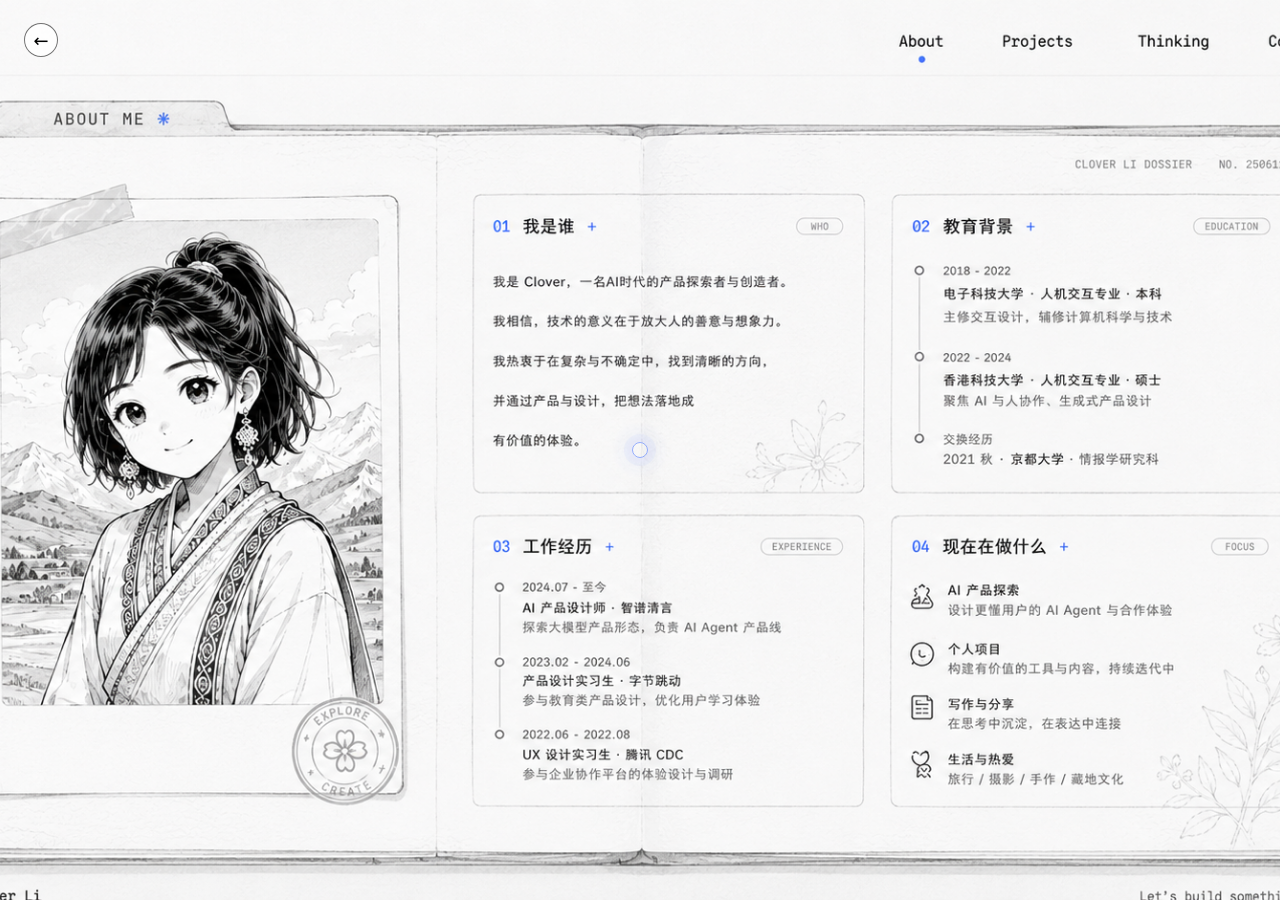
==== about.html @ 6d191d96 "chore: add initial personal site visual prototype" ====
<!doctype html>
<html lang="zh-CN">
  <head>
    <meta charset="UTF-8" />
    <meta name="viewport" content="width=device-width, initial-scale=1" />
    <title>About Me — Clover</title>
    <link rel="stylesheet" href="styles.css" />
  </head>
  <body class="about-page">
    <main class="about-shell" aria-label="Clover About Me visual prototype">
      <img class="reference-page" src="assets/about-reference.png" alt="Clover About Me 档案页视觉参考" />
      <div class="reference-tint" aria-hidden="true"></div>
      <button class="back-button" type="button" aria-label="返回首页">←</button>
      <div class="cursor-orb" aria-hidden="true"></div>
    </main>
    <script src="app.js"></script>
  </body>
</html>
---- styles.css ----
:root {
  --ink: #121315;
  --paper: #f7f7f4;
  --blue: #648cff;
  --violet: #b99cff;
}

* { box-sizing: border-box; }
html { scroll-behavior: smooth; background: var(--paper); }
body { margin: 0; background: var(--paper); color: var(--ink); font-family: Inter, ui-sans-serif, system-ui, sans-serif; }
button, a { font: inherit; }

.prototype-shell, .about-shell { position: relative; width: 100%; overflow: hidden; }
.prototype-shell { min-height: 260vh; }
.about-shell { min-height: 100vh; }
.reference-page { display: block; width: 100%; height: auto; user-select: none; pointer-events: none; }
.reference-tint { position: absolute; inset: 0; pointer-events: none; background: radial-gradient(circle at 58% 20%, rgba(168, 151, 255, .07), transparent 32%), linear-gradient(180deg, transparent 45%, rgba(255,255,255,.05)); mix-blend-mode: screen; }

.hello-orb { position: fixed; z-index: 4; left: 21vw; top: 9vh; width: min(32vw, 510px); aspect-ratio: 2.45; border-radius: 48% 52% 46% 54%; pointer-events: none; opacity: .18; filter: blur(.2px); background: linear-gradient(120deg, rgba(112, 170, 255, .55), rgba(213, 166, 255, .48), rgba(176, 239, 255, .42)); box-shadow: inset 18px 14px 28px rgba(255,255,255,.65), inset -20px -16px 35px rgba(102,124,255,.16), 0 24px 80px rgba(122, 144, 255, .16); transform: translate3d(var(--orb-x, 0px), var(--orb-y, 0px), 0) rotate(var(--orb-r, 0deg)) scale(var(--orb-s, 1)); transition: transform 180ms cubic-bezier(.22,1,.36,1); }
.hello-orb span { position: absolute; inset: 0; display: grid; place-items: center; font-size: clamp(3rem, 8vw, 9rem); font-weight: 700; letter-spacing: -.09em; color: rgba(255,255,255,.76); text-shadow: 0 2px 18px rgba(89,120,255,.34); }
.cursor-orb { position: fixed; z-index: 8; width: 16px; height: 16px; border: 1px solid rgba(80, 120, 255, .72); border-radius: 50%; pointer-events: none; transform: translate(-50%, -50%); opacity: .82; box-shadow: 0 0 0 8px rgba(120, 146, 255, .08), 0 0 24px rgba(90, 125, 255, .4); }
.hotspot, .back-button, .mode-toggle { cursor: pointer; }
.hotspot { position: absolute; z-index: 6; border: 0; background: transparent; }
.hotspot-about { left: 65%; top: 1.1%; width: 8%; height: 3%; }
.hotspot-projects { left: 72%; top: 1.1%; width: 9%; height: 3%; }
.hotspot-thinking { left: 81%; top: 1.1%; width: 9%; height: 3%; }
.hotspot-contact { left: 90%; top: 1.1%; width: 8%; height: 3%; }
.mode-toggle { position: fixed; z-index: 9; top: 24px; right: 24px; width: 34px; height: 34px; border: 1px solid rgba(20,20,20,.65); border-radius: 50%; background: rgba(255,255,255,.66); }
.scroll-cue { position: fixed; z-index: 5; left: 4vw; bottom: 28px; font: 11px/1.2 ui-monospace, SFMono-Regular, monospace; letter-spacing: .14em; }
.anchor-layer { position: absolute; left: 0; right: 0; top: 29%; height: 43%; pointer-events: none; }
.anchor-thinking { top: 72%; }
.anchor-contact { top: 91%; height: 8%; }
.fireworks { position: absolute; right: 16%; top: 10%; width: 190px; height: 160px; opacity: 0; transition: opacity 400ms ease; }
.fireworks::before, .fireworks::after { content: "✦  ·  ✧  ·  ✦"; position: absolute; inset: 0; color: #b990ff; font-size: 26px; letter-spacing: 18px; animation: burst 1.8s ease-out infinite; }
.fireworks::after { color: #ffba75; transform: translate(35px, 24px) scale(.7); animation-delay: .35s; }
.contact-active .fireworks { opacity: .9; }
@keyframes burst { 0%, 100% { transform: scale(.55); opacity: .15; } 50% { transform: scale(1.3); opacity: .95; } }

.about-page .reference-page { min-height: 100vh; object-fit: cover; object-position: center; }
.back-button { position: fixed; z-index: 9; top: 23px; left: 24px; width: 34px; height: 34px; border: 1px solid rgba(20,20,20,.6); border-radius: 50%; background: rgba(255,255,255,.72); font-size: 18px; }
.night { filter: invert(.92) hue-rotate(175deg) saturate(.72); background: #121525; }
.night .reference-tint { mix-blend-mode: multiply; opacity: .22; }

@media (max-width: 720px) {
  .prototype-shell { min-height: 180vh; }
  .hello-orb { left: 12vw; top: 12vh; width: 60vw; opacity: .13; }
  .hello-orb span { font-size: 3.4rem; }
  .hotspot { display: none; }
  .mode-toggle { top: 14px; right: 14px; }
  .scroll-cue { bottom: 16px; left: 16px; }
  .about-page .reference-page { min-height: 100vh; object-fit: contain; }
}
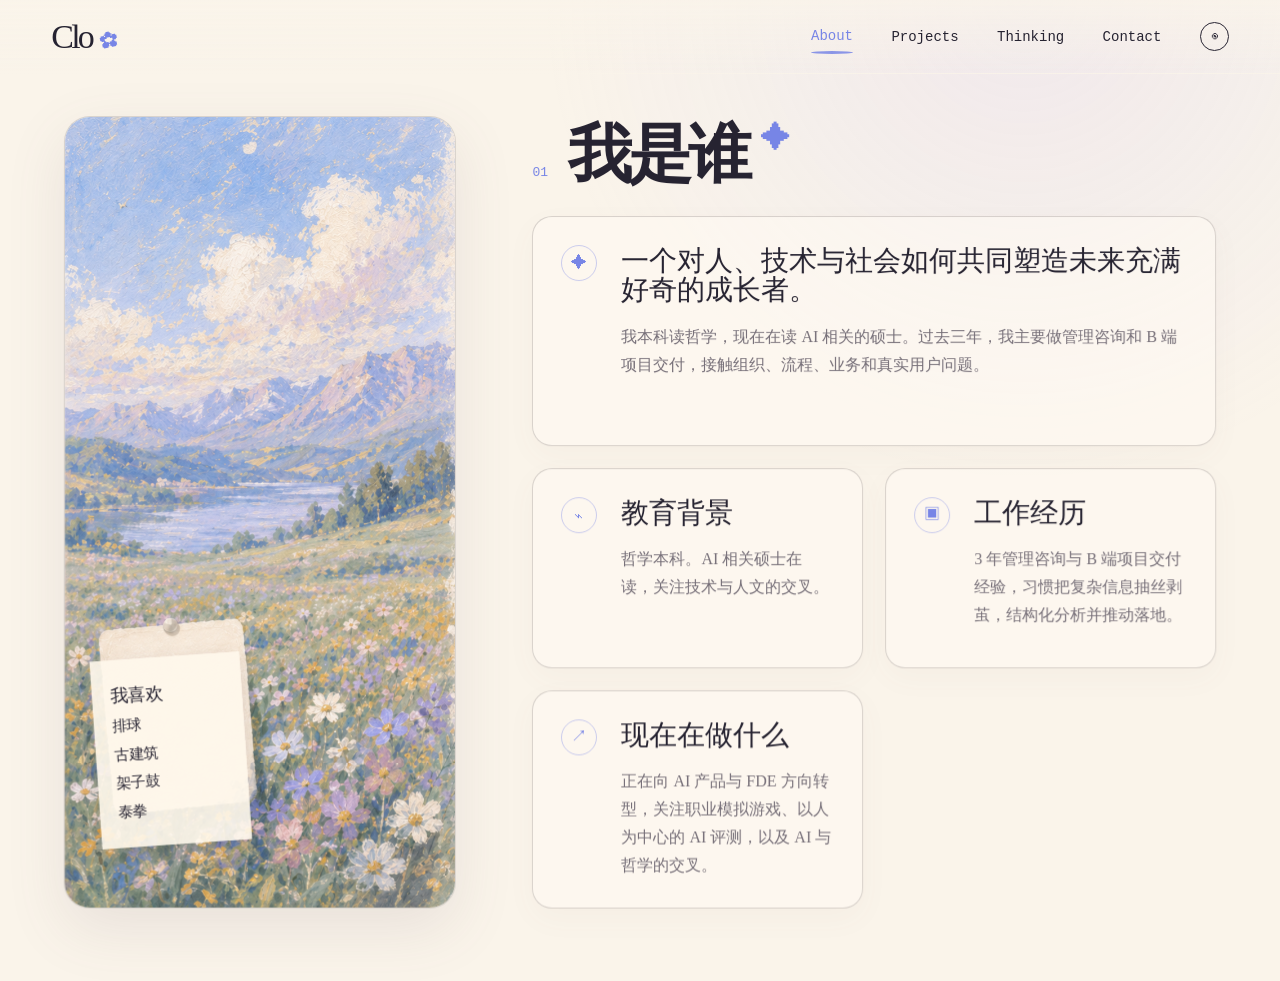
==== commit 498ff2b9: "feat: rebuild personal site as four DOM pages" ====
--- a/about.html
+++ b/about.html
@@ -3,15 +3,47 @@
   <head>
     <meta charset="UTF-8" />
     <meta name="viewport" content="width=device-width, initial-scale=1" />
-    <title>About Me — Clover</title>
+    <title>About — Clo</title>
     <link rel="stylesheet" href="styles.css" />
   </head>
-  <body class="about-page">
-    <main class="about-shell" aria-label="Clover About Me visual prototype">
-      <img class="reference-page" src="assets/about-reference.png" alt="Clover About Me 档案页视觉参考" />
-      <div class="reference-tint" aria-hidden="true"></div>
-      <button class="back-button" type="button" aria-label="返回首页">←</button>
-      <div class="cursor-orb" aria-hidden="true"></div>
+  <body class="site-page page-about" data-page="about">
+    <header class="site-header">
+      <a class="brand" href="index.html" aria-label="Clo home">Clo <span>✿</span></a>
+      <nav class="site-nav" aria-label="主导航">
+        <a class="is-active" href="about.html">About</a>
+        <a href="projects.html">Projects</a>
+        <a href="projects.html#thinking">Thinking</a>
+        <a href="contact.html">Contact</a>
+        <button class="theme-button" type="button" aria-label="切换夜猫子模式">◉</button>
+      </nav>
+    </header>
+    <main class="page-main surface-section" data-ripple-area>
+      <div class="ripple-layer" aria-hidden="true"></div>
+      <section class="about-layout" aria-labelledby="about-title">
+        <aside class="about-art-frame">
+          <img src="assets/about-landscape.png" alt="水彩高原湖泊与花海" />
+          <div class="paper-note">我喜欢<br /><span>排球</span><br /><span>古建筑</span><br /><span>架子鼓</span><br /><span>泰拳</span></div>
+        </aside>
+        <div class="about-dossier">
+          <div class="page-heading"><span class="section-index">01</span><h1 id="about-title">我是谁 <i>✦</i></h1></div>
+          <article class="info-card card-wide">
+            <div class="card-icon">✦</div>
+            <div><h2>一个对人、技术与社会如何共同塑造未来充满好奇的成长者。</h2><p>我本科读哲学，现在在读 AI 相关的硕士。过去三年，我主要做管理咨询和 B 端项目交付，接触组织、流程、业务和真实用户问题。</p></div>
+          </article>
+          <article class="info-card">
+            <div class="card-icon">⌁</div>
+            <div><h2>教育背景</h2><p>哲学本科。AI 相关硕士在读，关注技术与人文的交叉。</p></div>
+          </article>
+          <article class="info-card">
+            <div class="card-icon">▣</div>
+            <div><h2>工作经历</h2><p>3 年管理咨询与 B 端项目交付经验，习惯把复杂信息抽丝剥茧，结构化分析并推动落地。</p></div>
+          </article>
+          <article class="info-card">
+            <div class="card-icon">↗</div>
+            <div><h2>现在在做什么</h2><p>正在向 AI 产品与 FDE 方向转型，关注职业模拟游戏、以人为中心的 AI 评测，以及 AI 与哲学的交叉。</p></div>
+          </article>
+        </div>
+      </section>
     </main>
     <script src="app.js"></script>
   </body>
--- a/styles.css
+++ b/styles.css
@@ -1,52 +1,135 @@
 :root {
-  --ink: #121315;
-  --paper: #f7f7f4;
-  --blue: #648cff;
-  --violet: #b99cff;
+  --paper: #faf4ea;
+  --paper-2: #fffaf2;
+  --ink: #262331;
+  --muted: #766f78;
+  --blue: #7785e6;
+  --lavender: #b8a5ed;
+  --yellow: #edc77d;
+  --line: rgba(82, 72, 76, .22);
+  --shadow: 0 20px 60px rgba(104, 92, 104, .12);
 }
 
 * { box-sizing: border-box; }
-html { scroll-behavior: smooth; background: var(--paper); }
-body { margin: 0; background: var(--paper); color: var(--ink); font-family: Inter, ui-sans-serif, system-ui, sans-serif; }
+html { background: var(--paper); scroll-behavior: smooth; }
+body { margin: 0; min-width: 320px; color: var(--ink); background: var(--paper); font-family: Georgia, 'Times New Roman', serif; }
+body.night { --paper: #222435; --paper-2: #2b2d40; --ink: #f7efe3; --muted: #c7bfd0; --line: rgba(255,255,255,.22); }
 button, a { font: inherit; }
+a { color: inherit; }
+button { color: inherit; }
 
-.prototype-shell, .about-shell { position: relative; width: 100%; overflow: hidden; }
-.prototype-shell { min-height: 260vh; }
-.about-shell { min-height: 100vh; }
-.reference-page { display: block; width: 100%; height: auto; user-select: none; pointer-events: none; }
-.reference-tint { position: absolute; inset: 0; pointer-events: none; background: radial-gradient(circle at 58% 20%, rgba(168, 151, 255, .07), transparent 32%), linear-gradient(180deg, transparent 45%, rgba(255,255,255,.05)); mix-blend-mode: screen; }
+.site-page { min-height: 100svh; overflow-x: hidden; background: var(--paper); transition: background-color 450ms ease, color 450ms ease; }
+.site-header { position: fixed; z-index: 20; top: 0; left: 0; right: 0; display: flex; align-items: center; justify-content: space-between; padding: 22px 4vw; border-bottom: 1px solid transparent; background: linear-gradient(180deg, rgba(250,244,234,.8), rgba(250,244,234,0)); pointer-events: none; }
+.site-header > * { pointer-events: auto; }
+.brand { font-family: 'Snell Roundhand', 'Bradley Hand', cursive; font-size: 34px; line-height: .8; text-decoration: none; letter-spacing: -.08em; }
+.brand span { display: inline-block; margin-left: 3px; font-family: Georgia, serif; font-size: 18px; color: var(--blue); transform: rotate(-12deg); }
+.site-nav { display: flex; align-items: center; gap: clamp(18px, 3vw, 52px); font-family: ui-monospace, SFMono-Regular, Menlo, monospace; font-size: 14px; }
+.site-nav a { position: relative; text-decoration: none; transition: color 180ms ease, transform 180ms ease; }
+.site-nav a::after { content: ''; position: absolute; right: 0; bottom: -10px; left: 0; height: 3px; border-radius: 50%; background: var(--blue); opacity: 0; transform: scaleX(.25); transition: opacity 180ms ease, transform 180ms ease; }
+.site-nav a:hover, .site-nav a.is-active { color: var(--blue); transform: translateY(-1px); }
+.site-nav a.is-active::after, .site-nav a:hover::after { opacity: .85; transform: scaleX(1); }
+.theme-button { display: grid; place-items: center; width: 29px; height: 29px; border: 1px solid currentColor; border-radius: 50%; background: transparent; cursor: pointer; transition: transform 180ms ease, color 180ms ease; }
+.theme-button:hover { color: var(--blue); transform: rotate(28deg); }
 
-.hello-orb { position: fixed; z-index: 4; left: 21vw; top: 9vh; width: min(32vw, 510px); aspect-ratio: 2.45; border-radius: 48% 52% 46% 54%; pointer-events: none; opacity: .18; filter: blur(.2px); background: linear-gradient(120deg, rgba(112, 170, 255, .55), rgba(213, 166, 255, .48), rgba(176, 239, 255, .42)); box-shadow: inset 18px 14px 28px rgba(255,255,255,.65), inset -20px -16px 35px rgba(102,124,255,.16), 0 24px 80px rgba(122, 144, 255, .16); transform: translate3d(var(--orb-x, 0px), var(--orb-y, 0px), 0) rotate(var(--orb-r, 0deg)) scale(var(--orb-s, 1)); transition: transform 180ms cubic-bezier(.22,1,.36,1); }
-.hello-orb span { position: absolute; inset: 0; display: grid; place-items: center; font-size: clamp(3rem, 8vw, 9rem); font-weight: 700; letter-spacing: -.09em; color: rgba(255,255,255,.76); text-shadow: 0 2px 18px rgba(89,120,255,.34); }
-.cursor-orb { position: fixed; z-index: 8; width: 16px; height: 16px; border: 1px solid rgba(80, 120, 255, .72); border-radius: 50%; pointer-events: none; transform: translate(-50%, -50%); opacity: .82; box-shadow: 0 0 0 8px rgba(120, 146, 255, .08), 0 0 24px rgba(90, 125, 255, .4); }
-.hotspot, .back-button, .mode-toggle { cursor: pointer; }
-.hotspot { position: absolute; z-index: 6; border: 0; background: transparent; }
-.hotspot-about { left: 65%; top: 1.1%; width: 8%; height: 3%; }
-.hotspot-projects { left: 72%; top: 1.1%; width: 9%; height: 3%; }
-.hotspot-thinking { left: 81%; top: 1.1%; width: 9%; height: 3%; }
-.hotspot-contact { left: 90%; top: 1.1%; width: 8%; height: 3%; }
-.mode-toggle { position: fixed; z-index: 9; top: 24px; right: 24px; width: 34px; height: 34px; border: 1px solid rgba(20,20,20,.65); border-radius: 50%; background: rgba(255,255,255,.66); }
-.scroll-cue { position: fixed; z-index: 5; left: 4vw; bottom: 28px; font: 11px/1.2 ui-monospace, SFMono-Regular, monospace; letter-spacing: .14em; }
-.anchor-layer { position: absolute; left: 0; right: 0; top: 29%; height: 43%; pointer-events: none; }
-.anchor-thinking { top: 72%; }
-.anchor-contact { top: 91%; height: 8%; }
-.fireworks { position: absolute; right: 16%; top: 10%; width: 190px; height: 160px; opacity: 0; transition: opacity 400ms ease; }
-.fireworks::before, .fireworks::after { content: "✦  ·  ✧  ·  ✦"; position: absolute; inset: 0; color: #b990ff; font-size: 26px; letter-spacing: 18px; animation: burst 1.8s ease-out infinite; }
-.fireworks::after { color: #ffba75; transform: translate(35px, 24px) scale(.7); animation-delay: .35s; }
-.contact-active .fireworks { opacity: .9; }
-@keyframes burst { 0%, 100% { transform: scale(.55); opacity: .15; } 50% { transform: scale(1.3); opacity: .95; } }
+.surface-section { --section-bend: 0deg; transform: perspective(1700px) rotateX(var(--section-bend)); transform-origin: center top; will-change: transform; }
+.hero-section { position: relative; min-height: 100svh; overflow: hidden; background: var(--paper); isolation: isolate; }
+.watercolor-wash { position: absolute; z-index: -2; inset: 0; background: radial-gradient(ellipse at 38% 18%, rgba(255,238,199,.72), transparent 28%), radial-gradient(ellipse at 70% 34%, rgba(188,176,244,.38), transparent 32%), linear-gradient(180deg, #c4ddf0 0%, #e8e5ec 54%, #d8d9c0 100%); mix-blend-mode: multiply; }
+.hero-watercolor { position: absolute; z-index: -1; inset: 0; width: 100%; height: 100%; object-fit: cover; object-position: center bottom; opacity: .94; }
+.hero-section::after { content: ''; position: absolute; z-index: -1; inset: 0; background: linear-gradient(180deg, rgba(255,255,255,.03) 0 65%, rgba(250,244,234,.28)); pointer-events: none; }
+.fluid-hello { position: absolute; z-index: 2; top: 13vh; left: 12vw; width: min(57vw, 850px); pointer-events: none; transform: translate3d(var(--fluid-x,0px),var(--fluid-y,0px),0) rotate(var(--fluid-rotate,0deg)) scale(var(--fluid-scale,1)); transform-origin: center; transition: transform 180ms cubic-bezier(.22,1,.36,1); }
+.fluid-hello-svg { display: block; width: 100%; overflow: visible; }
+.fluid-text { fill: url(#fluid-fill); font-family: 'Snell Roundhand', 'Bradley Hand', 'Segoe Print', cursive; font-size: 218px; font-weight: 700; letter-spacing: -16px; opacity: .84; paint-order: stroke; stroke: rgba(255,255,255,.28); stroke-width: 3px; }
+.fluid-shadow { opacity: .28; filter: blur(14px); }
+.hero-copy { position: absolute; z-index: 4; left: 7vw; bottom: 17vh; display: grid; font-family: 'Snell Roundhand', 'Bradley Hand', cursive; font-size: clamp(3.6rem, 7.2vw, 8.5rem); line-height: .82; letter-spacing: -.08em; }
+.hero-copy span:last-child { margin-left: .03em; }
+.scroll-marker { position: absolute; z-index: 5; left: 7vw; bottom: 26px; border: 0; background: transparent; font-family: ui-monospace, SFMono-Regular, monospace; font-size: 11px; letter-spacing: .12em; cursor: pointer; opacity: .72; }
+.scroll-marker:hover { color: var(--blue); opacity: 1; }
 
-.about-page .reference-page { min-height: 100vh; object-fit: cover; object-position: center; }
-.back-button { position: fixed; z-index: 9; top: 23px; left: 24px; width: 34px; height: 34px; border: 1px solid rgba(20,20,20,.6); border-radius: 50%; background: rgba(255,255,255,.72); font-size: 18px; }
-.night { filter: invert(.92) hue-rotate(175deg) saturate(.72); background: #121525; }
-.night .reference-tint { mix-blend-mode: multiply; opacity: .22; }
+.page-main { position: relative; min-height: 100svh; padding: 116px 5vw 72px; background: radial-gradient(circle at 80% 0%, rgba(188,176,244,.16), transparent 34%), var(--paper); }
+.about-layout { display: grid; grid-template-columns: minmax(300px, 34%) 1fr; gap: clamp(34px, 6vw, 100px); width: min(1380px, 100%); min-height: calc(100svh - 188px); margin: 0 auto; align-items: stretch; }
+.about-art-frame { position: relative; min-height: 650px; overflow: hidden; border: 1px solid var(--line); border-radius: 26px; background: var(--paper-2); box-shadow: var(--shadow); }
+.about-art-frame img { width: 100%; height: 100%; min-height: 650px; object-fit: cover; object-position: left center; display: block; }
+.paper-note { position: absolute; left: 8%; bottom: 8%; width: 150px; padding: 22px 18px; background: rgba(255,249,237,.9); box-shadow: 0 8px 20px rgba(80,65,68,.16); font-size: 18px; line-height: 1.6; transform: rotate(-4deg); }
+.paper-note span { font-size: 15px; }
+.about-dossier { display: grid; grid-template-columns: 1fr 1fr; gap: 22px; align-content: start; }
+.page-heading { grid-column: 1 / -1; display: flex; align-items: baseline; gap: 20px; margin: 10px 0 10px; }
+.section-index { color: var(--blue); font-family: ui-monospace, SFMono-Regular, monospace; font-size: 13px; }
+.page-heading h1, .projects-intro h1 { margin: 0; font-size: clamp(3rem, 5vw, 6rem); line-height: .9; letter-spacing: -.06em; }
+h1 i, h2 i { color: var(--blue); font-style: normal; font-size: .45em; vertical-align: top; }
+.info-card { position: relative; display: grid; grid-template-columns: 44px 1fr; gap: 16px; min-height: 200px; padding: 28px; border: 1px solid var(--line); border-radius: 20px; background: rgba(255,250,243,.58); box-shadow: 0 10px 30px rgba(120,100,100,.04); transition: transform 240ms ease, box-shadow 240ms ease, background-color 240ms ease; }
+.info-card:hover { transform: translateY(-5px); background: rgba(255,250,243,.9); box-shadow: var(--shadow); }
+.card-wide { grid-column: 1 / -1; min-height: 230px; }
+.card-icon { display: grid; place-items: center; width: 36px; height: 36px; border: 1px solid rgba(119,133,230,.38); border-radius: 50%; color: var(--blue); font-family: Georgia, serif; }
+.info-card h2 { margin: 1px 0 18px; font-size: clamp(1.45rem, 2.2vw, 2.35rem); line-height: 1.05; font-weight: 500; }
+.info-card p { margin: 0; color: var(--muted); font-size: 16px; line-height: 1.75; }
 
-@media (max-width: 720px) {
-  .prototype-shell { min-height: 180vh; }
-  .hello-orb { left: 12vw; top: 12vh; width: 60vw; opacity: .13; }
-  .hello-orb span { font-size: 3.4rem; }
-  .hotspot { display: none; }
-  .mode-toggle { top: 14px; right: 14px; }
-  .scroll-cue { bottom: 16px; left: 16px; }
-  .about-page .reference-page { min-height: 100vh; object-fit: contain; }
+.projects-main { padding-top: 148px; background: linear-gradient(180deg, rgba(250,244,234,.78), rgba(250,244,234,.93)), url('assets/hero-watercolor.png') center/cover fixed; }
+.projects-intro { width: min(1380px, 100%); margin: 0 auto 52px; }
+.projects-intro h1 { margin-top: 13px; color: var(--blue); }
+.projects-intro p { margin: 22px 0 0; color: var(--muted); font-size: clamp(1rem, 1.6vw, 1.45rem); line-height: 1.55; }
+.project-grid { display: grid; grid-template-columns: 1fr 1fr; gap: 24px; width: min(1380px, 100%); margin: 0 auto; }
+.project-card { display: grid; grid-template-columns: 72px 1fr; gap: 16px; min-height: 285px; padding: 30px; border: 1px solid rgba(135,119,104,.28); border-radius: 24px; background: rgba(255,250,243,.83); box-shadow: 0 14px 34px rgba(115,100,95,.08); transition: transform 260ms ease, box-shadow 260ms ease; }
+.project-card:hover { transform: translateY(-7px); box-shadow: var(--shadow); }
+.project-number { color: var(--blue); font-size: 32px; line-height: 1; }
+.project-card h2 { margin: 0 0 5px; font-size: clamp(1.4rem, 2.4vw, 2.2rem); line-height: 1.05; font-weight: 500; }
+.project-card em { color: #b18c55; font-size: 15px; }
+.project-card p { color: var(--muted); font-size: 16px; line-height: 1.65; }
+.text-link { display: inline-block; margin-top: 15px; color: var(--blue); font-size: 17px; text-decoration: none; border-bottom: 1px solid transparent; }
+.text-link:hover { border-bottom-color: currentColor; }
+.thinking-strip { width: min(1380px, 100%); margin: 72px auto 0; padding-top: 30px; border-top: 1px solid var(--line); }
+.thinking-strip h2 { margin: 10px 0 22px; font-size: 3rem; font-weight: 500; }
+.thinking-grid { display: grid; grid-template-columns: repeat(3, 1fr); gap: 18px; }
+.thinking-grid a { padding: 20px; border: 1px solid var(--line); border-radius: 16px; color: var(--muted); text-decoration: none; line-height: 1.5; transition: color 180ms ease, background-color 180ms ease; }
+.thinking-grid a:hover { color: var(--ink); background: rgba(255,250,243,.8); }
+
+.contact-main { position: relative; min-height: 100svh; overflow: hidden; isolation: isolate; background: var(--paper); }
+.contact-lake { position: absolute; z-index: -2; inset: 0; width: 100%; height: 100%; object-fit: cover; object-position: center; }
+.contact-main::after { content: ''; position: absolute; z-index: -1; inset: 0; background: linear-gradient(180deg, rgba(250,244,234,.78) 0%, rgba(250,244,234,.48) 48%, rgba(250,244,234,.14) 100%); pointer-events: none; }
+.contact-main.kind-active::after { background: linear-gradient(180deg, rgba(255,250,240,.88), rgba(250,244,234,.38) 58%, rgba(250,244,234,.1)); }
+.animal-hotspot { position: absolute; z-index: 4; bottom: 7%; width: 100px; height: 125px; border: 0; border-radius: 50%; background: transparent; cursor: pointer; }
+.animal-hotspot span { position: absolute; left: 50%; top: 18%; width: 22px; height: 7px; border-bottom: 2px solid rgba(119,133,230,.78); border-radius: 50%; opacity: 0; transform: translateX(-50%); transition: opacity 180ms ease, transform 180ms ease; }
+.animal-hotspot:hover span, .animal-hotspot:focus-visible span, .animal-hotspot.is-awake span { opacity: 1; transform: translate(-50%, -5px) scale(1.25); }
+.animal-otter { left: 25%; }
+.animal-cat { right: 25%; }
+.contact-main:has(.animal-hotspot:hover) .contact-lake, .contact-main:has(.animal-hotspot.is-awake) .contact-lake { transform: translateY(-2px) scale(1.008); transition: transform 500ms ease; }
+.contact-content { position: relative; z-index: 2; display: grid; place-items: center; min-height: 100svh; padding: 150px 6vw 180px; text-align: center; }
+.contact-content h1 { margin: 0; font-size: clamp(4.6rem, 9.5vw, 10rem); font-weight: 400; line-height: .82; letter-spacing: -.08em; }
+.kind-word { color: var(--blue); transition: text-shadow 220ms ease, color 220ms ease; }
+.kind-word:hover { color: #8f81de; text-shadow: 0 0 20px rgba(119,133,230,.6); }
+.contact-actions { display: grid; grid-template-columns: repeat(3, minmax(190px, 1fr)); gap: 20px; width: min(1050px, 100%); margin-top: 70px; }
+.contact-action { display: flex; align-items: center; gap: 16px; padding: 22px 26px; border: 1px solid rgba(73,68,74,.25); border-radius: 20px; background: rgba(255,251,243,.72); font-size: 23px; text-decoration: none; transition: transform 220ms ease, box-shadow 220ms ease, border-color 220ms ease; }
+.contact-action span { display: grid; place-items: center; width: 34px; height: 34px; border-radius: 9px; color: var(--blue); font-family: ui-monospace, monospace; font-size: 18px; }
+.contact-action b { margin-left: auto; color: var(--blue); font-weight: 400; }
+.contact-action:hover, .contact-action:focus-visible { border-color: rgba(119,133,230,.7); box-shadow: 0 0 28px rgba(119,133,230,.24); transform: translateY(-5px); }
+.contact-caption { margin-top: 28px; color: var(--muted); font-family: ui-monospace, monospace; font-size: 12px; letter-spacing: .04em; }
+.contact-petal { position: absolute; z-index: 8; width: 9px; height: 15px; border-radius: 100% 0 100% 0; background: var(--petal-color); pointer-events: none; animation: petal-float 1.35s ease-out forwards; }
+@keyframes petal-float { from { opacity: 0; transform: translate(0, 8px) rotate(0); } 22% { opacity: .8; } to { opacity: 0; transform: translate(var(--petal-x), -46px) rotate(170deg); } }
+.ripple { position: absolute; width: 22px; height: 22px; border: 1px solid var(--ripple-color); border-radius: 50%; pointer-events: none; transform: translate(-50%, -50%) scale(.3); animation: watercolor-ripple 1.5s ease-out forwards; box-shadow: 0 0 18px color-mix(in srgb, var(--ripple-color) 45%, transparent); }
+.ripple::after { content: ''; position: absolute; inset: -8px; border: 1px solid color-mix(in srgb, var(--ripple-color) 35%, transparent); border-radius: 50%; }
+@keyframes watercolor-ripple { 0% { opacity: .7; transform: translate(-50%,-50%) scale(.25); } 72% { opacity: .35; } 100% { opacity: 0; transform: translate(-50%,-50%) scale(9); } }
+
+@media (max-width: 820px) {
+  .site-header { padding: 18px 5vw; }
+  .brand { font-size: 30px; }
+  .site-nav { gap: 11px; font-size: 10px; }
+  .site-nav a:nth-child(3) { display: none; }
+  .hero-watercolor { object-position: 62% bottom; }
+  .fluid-hello { top: 17vh; left: 4vw; width: 92vw; }
+  .fluid-text { font-size: 230px; }
+  .hero-copy { left: 8vw; bottom: 17vh; font-size: clamp(3.6rem, 15vw, 6rem); }
+  .about-layout { grid-template-columns: 1fr; }
+  .about-art-frame { min-height: 460px; }
+  .about-art-frame img { min-height: 460px; }
+  .about-dossier { grid-template-columns: 1fr; }
+  .card-wide { grid-column: auto; }
+  .project-grid { grid-template-columns: 1fr; }
+  .thinking-grid { grid-template-columns: 1fr; }
+  .contact-actions { grid-template-columns: 1fr; margin-top: 44px; }
+  .contact-content h1 { font-size: 17vw; }
+  .animal-otter { left: 13%; }
+  .animal-cat { right: 13%; }
 }
+
+@media (prefers-reduced-motion: reduce) {
+  *, *::before, *::after { animation-duration: .001ms !important; animation-iteration-count: 1 !important; scroll-behavior: auto !important; transition-duration: .001ms !important; }
+}
